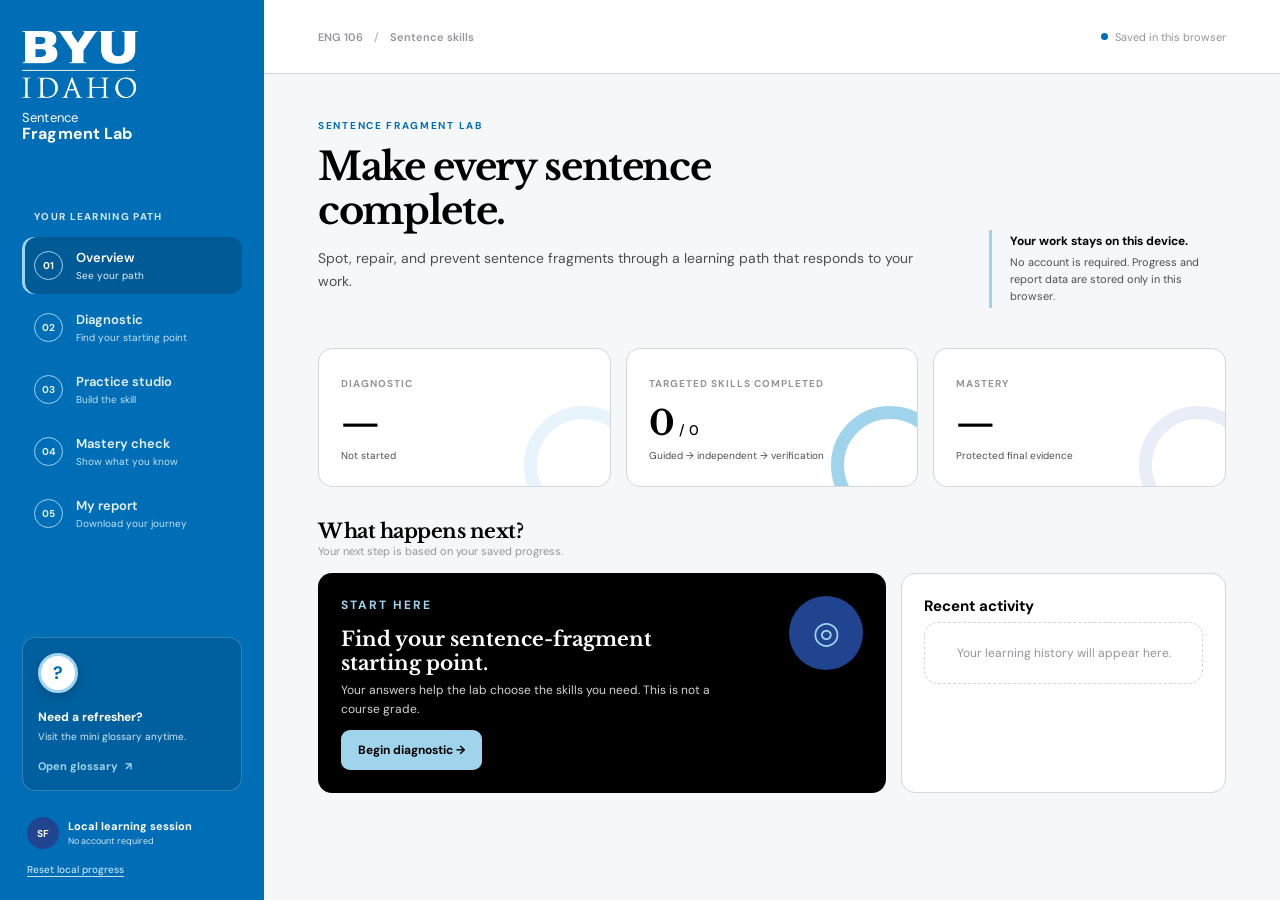
==== index.html @ aff397b7 "Show feedback after each diagnostic response" ====
<!doctype html>
<html lang="en">
  <head>
    <meta charset="UTF-8" />
    <meta name="viewport" content="width=device-width, initial-scale=1.0" />
    <meta name="theme-color" content="#006EB6" />
    <link rel="manifest" href="manifest.webmanifest" />
    <link rel="icon" href="assets/app-icon.svg" type="image/svg+xml" />
    <title>Sentence Fragment Lab</title>
    <link rel="preconnect" href="https://fonts.googleapis.com" />
    <link rel="preconnect" href="https://fonts.gstatic.com" crossorigin />
    <link href="https://fonts.googleapis.com/css2?family=DM+Sans:wght@400;500;600;700&family=Libre+Baskerville:wght@400;700&display=swap" rel="stylesheet" />
    <link rel="stylesheet" href="styles.css?v=20260910-3" />
  </head>
  <body>
    <div class="app-shell">
      <aside class="sidebar">
        <a class="brand" href="#top" aria-label="Sentence Fragment Lab home">
          <img class="brand-logo" src="assets/BYUI_logo_white.png" alt="BYU-Idaho" />
          <span>Sentence<br /><strong>Fragment Lab</strong></span>
        </a>
        <div class="sidebar-label">Your learning path</div>
        <nav class="phase-nav" aria-label="Learning path">
          <button class="phase-link active" data-view="overview"><span class="phase-number">01</span><span><b>Overview</b><small>See your path</small></span></button>
          <button class="phase-link" data-view="diagnostic"><span class="phase-number">02</span><span><b>Diagnostic</b><small>Find your starting point</small></span></button>
          <button class="phase-link" data-view="practice"><span class="phase-number">03</span><span><b>Practice studio</b><small>Build the skill</small></span></button>
          <button class="phase-link" data-view="mastery"><span class="phase-number">04</span><span><b>Mastery check</b><small>Show what you know</small></span></button>
          <button class="phase-link" data-view="report"><span class="phase-number">05</span><span><b>My report</b><small>Download your journey</small></span></button>
        </nav>
        <div class="sidebar-bottom">
          <div class="support-card">
            <div class="support-icon">?</div>
            <div><strong>Need a refresher?</strong><p>Visit the mini glossary anytime.</p></div>
            <button class="text-button" data-action="glossary">Open glossary <span>↗</span></button>
          </div>
          <div class="student-chip"><span class="avatar">SF</span><span><b>Local learning session</b><small>No account required</small></span></div>
          <button class="reset-button" data-action="reset-state" type="button">Reset local progress</button>
        </div>
      </aside>
      <main class="main-content" id="top">
        <header class="topbar">
          <div class="breadcrumb">ENG 106 <span>/</span> Sentence skills</div>
          <div class="top-actions"><span class="save-status"><i></i> Saved in this browser</span></div>
        </header>
        <div id="app" class="content-wrap"></div>
      </main>
    </div>
    <div id="toast" class="toast" role="status"></div>
    <div id="modal-root"></div>
    <script src="question-bank.js?v=20260910-2"></script>
    <script src="evaluation-rules.js?v=20260908-6"></script>
    <script src="open-text-evaluator.js?v=20260908-6"></script>
    <script src="app.js?v=20260910-3"></script>
    <script>
      if ('serviceWorker' in navigator && (location.protocol === 'https:' || location.hostname === 'localhost')) {
        window.addEventListener('load', () => navigator.serviceWorker.register('./sw.js'));
      }
    </script>
  </body>
</html>
---- styles.css ----
:root {
  --ink:#000000; --ink-soft:#4d4e50; --gray:#949598; --muted:var(--gray); --line:#d5d6d8; --paper:#f6f7f8; --white:#ffffff;
  --navy:#006EB6; --blue:#006EB6; --teal:#006EB6; --teal-soft:#e8f4fb; --orange:#A0D4ED; --orange-soft:#eef8fc;
  --lavender:#214491; --lavender-soft:#e9edf8; --red:#214491; --shadow:0 16px 50px rgba(0,0,0,.09);
  font-family:'DM Sans',system-ui,sans-serif; color:var(--ink); background:var(--paper);
}
*{box-sizing:border-box} body{margin:0;background:var(--paper)} button{font:inherit}
button:focus-visible,a:focus-visible{outline:3px solid rgba(0,110,182,.4);outline-offset:3px}
.app-shell{display:flex;min-height:100vh}.sidebar{width:264px;flex-shrink:0;background:var(--navy);color:#fff;display:flex;flex-direction:column;padding:31px 22px 22px}
.brand{display:block;color:var(--white);text-decoration:none;font-size:13px;line-height:1.1;letter-spacing:.01em}.brand-logo{display:block;width:116px;height:auto;margin-bottom:13px}.brand strong{font-size:16px}
.brand-mark{width:38px;height:38px;border-radius:12px 12px 12px 4px;background:var(--orange);display:grid;place-items:center;font:700 16px 'Libre Baskerville',serif;color:var(--ink);letter-spacing:-1px}.brand-mark span{color:var(--white)}
.sidebar-label{color:#d4e8f3;text-transform:uppercase;letter-spacing:.13em;font-size:10px;font-weight:700;margin:67px 12px 14px}.phase-nav{display:grid;gap:5px}
.phase-link{display:flex;align-items:center;gap:13px;text-align:left;border:0;background:transparent;color:#e5f2f9;padding:12px;border-radius:12px;cursor:pointer;transition:.2s ease}.phase-link:hover{background:rgba(0,0,0,.12);color:var(--white)}.phase-link.active{background:rgba(0,0,0,.18);color:var(--white);box-shadow:inset 3px 0 var(--orange)}
.phase-link.done .phase-number{background:var(--teal);color:white;border-color:var(--teal);font-size:0}.phase-link.done .phase-number::after{content:'✓';font-size:11px}
.phase-number{width:29px;height:29px;border:1px solid #a0d4ed;border-radius:50%;display:grid;place-items:center;font-size:10px;font-weight:700;flex-shrink:0}.phase-link b{display:block;font-size:13px;font-weight:600}.phase-link small{display:block;font-size:10px;margin-top:3px;color:#c2e2f2}.phase-link.active small{color:#e5f2f9}
.sidebar-bottom{margin-top:auto}.support-card{padding:15px;border:1px solid rgba(255,255,255,.2);border-radius:13px;background:rgba(0,0,0,.12)}.support-icon{width:40px;height:40px;border:3px solid var(--orange);border-radius:50%;display:grid;place-items:center;background:var(--white);color:var(--navy);box-shadow:0 4px 12px rgba(0,0,0,.18);font-weight:800;font-size:18px;line-height:1;margin-bottom:12px}.support-card strong{font-size:12px}.support-card p{color:#d4e8f3;font-size:10px;line-height:1.45;margin:4px 0 10px}.text-button{border:0;background:transparent;color:var(--orange);padding:0;font-size:11px;font-weight:700;cursor:pointer}.text-button span{margin-left:4px}
.student-chip{display:flex;align-items:center;gap:9px;margin-top:26px;padding:0 5px}.avatar{width:32px;height:32px;display:inline-grid;place-items:center;border-radius:50%;color:#fff;background:var(--lavender);font-size:10px;font-weight:700}.avatar.small{border:0;width:32px;height:32px;cursor:pointer}.student-chip b{font-size:11px;display:block}.student-chip small{font-size:9px;color:#d0e6f2;display:block;margin-top:2px}.more{color:#c2e2f2;font-size:13px;margin-left:auto}
.reset-button{align-self:flex-start;margin:14px 5px 0;padding:0;border:0;background:transparent;color:#c2e2f2;font:500 10px/1.4 'DM Sans',sans-serif;text-decoration:underline;text-underline-offset:3px;cursor:pointer}.reset-button:hover{color:var(--white)}
.main-content{flex:1;min-width:0}.topbar{height:74px;background:var(--white);border-bottom:1px solid var(--line);display:flex;align-items:center;justify-content:space-between;padding:0 54px}.breadcrumb{font-size:11px;color:var(--muted);font-weight:600}.breadcrumb span{margin:0 8px;color:#b6b8bb}.top-actions{display:flex;gap:18px;align-items:center}.save-status{font-size:11px;color:var(--muted);display:flex;gap:7px;align-items:center}.save-status i{width:7px;height:7px;background:var(--teal);border-radius:50%;display:inline-block}.icon-button{border:0;background:transparent;color:var(--ink-soft);font-size:20px;cursor:pointer}
.content-wrap{max-width:1230px;margin:0 auto;padding:45px 54px 70px}.eyebrow{text-transform:uppercase;letter-spacing:.17em;color:var(--teal);font-size:10px;font-weight:700;margin:0 0 13px}h1,h2,h3,p{margin-top:0}h1{font:700 clamp(29px,3vw,42px)/1.15 'Libre Baskerville',Georgia,serif;letter-spacing:-.035em;margin-bottom:14px}h2{font:700 24px/1.25 'Libre Baskerville',Georgia,serif;letter-spacing:-.025em;margin-bottom:10px}h3{font-size:15px;margin-bottom:6px}.subhead{color:var(--ink-soft);font-size:14px;line-height:1.65;max-width:610px}
.hero{display:flex;justify-content:space-between;gap:40px;align-items:flex-end;margin-bottom:40px}.hero-copy{max-width:650px}.hero-note{width:237px;border-left:3px solid var(--orange);padding:2px 0 2px 18px;color:var(--ink-soft);font-size:11px;line-height:1.55}.hero-note strong{display:block;color:var(--ink);font-size:12px;margin-bottom:4px}
.journey-bar{background:#fff;border:1px solid var(--line);border-radius:15px;padding:18px 22px 21px;box-shadow:var(--shadow);margin-bottom:28px}.journey-top{display:flex;justify-content:space-between;align-items:center;font-size:11px;font-weight:700;margin-bottom:14px}.journey-top span{color:var(--muted);font-weight:500}.journey-track{display:grid;grid-template-columns:repeat(4,1fr);gap:7px;position:relative}.journey-track::before{content:'';height:3px;background:var(--line);position:absolute;top:14px;left:14px;right:14px;z-index:0}.journey-step{display:flex;gap:9px;align-items:center;position:relative;z-index:1;background:#fff;padding-right:7px}.journey-dot{width:29px;height:29px;border:3px solid var(--line);border-radius:50%;display:grid;place-items:center;background:#fff;color:var(--muted);font-size:10px;font-weight:700;flex-shrink:0}.journey-step.complete .journey-dot{border-color:var(--teal);background:var(--teal);color:#fff}.journey-step.current .journey-dot{border-color:var(--orange);color:var(--orange)}.journey-step b{display:block;font-size:11px}.journey-step small{display:block;color:var(--muted);font-size:9px;margin-top:2px}
.section-head{display:flex;justify-content:space-between;align-items:end;margin:32px 0 15px}.section-head h2{margin:0;font-size:20px}.section-head p{color:var(--muted);font-size:11px;margin:0}.grid-3{display:grid;grid-template-columns:repeat(3,1fr);gap:15px}.card{background:#fff;border:1px solid var(--line);border-radius:14px;padding:22px}.metric-card{min-height:139px;position:relative;overflow:hidden}.metric-card::after{content:'';position:absolute;width:92px;height:92px;border:13px solid var(--teal-soft);border-radius:50%;right:-32px;bottom:-38px}.metric-card.orange::after{border-color:var(--orange-soft)}.metric-card.lavender::after{border-color:var(--lavender-soft)}.metric-label{color:var(--muted);font-size:10px;text-transform:uppercase;letter-spacing:.1em;font-weight:700}.metric-value{font:700 34px 'Libre Baskerville',Georgia,serif;margin-top:10px}.metric-detail{font-size:10px;color:var(--ink-soft);margin-top:5px}
.overview-grid{display:grid;grid-template-columns:1.4fr .8fr;gap:15px}.focus-card{background:var(--ink);color:var(--white);border-radius:14px;padding:23px;min-height:190px;display:flex;justify-content:space-between;gap:20px}.focus-card .eyebrow{color:var(--orange)}.focus-card h3{font:700 20px 'Libre Baskerville',serif;max-width:340px}.focus-card p{color:#d2d3d4;line-height:1.55;font-size:12px;max-width:400px}.focus-icon{width:74px;height:74px;border-radius:50%;background:var(--lavender);display:grid;place-items:center;font-size:31px;color:var(--orange);flex-shrink:0}.activity-card{min-height:190px}.activity-row{display:flex;gap:11px;padding:11px 0;border-bottom:1px solid #e5e6e7;align-items:flex-start}.activity-row:last-child{border:0}.activity-icon{width:25px;height:25px;border-radius:8px;display:grid;place-items:center;font-size:12px;background:var(--teal-soft);color:var(--teal);flex-shrink:0}.activity-icon.orange{background:var(--orange-soft);color:var(--lavender)}.activity-row b{display:block;font-size:11px}.activity-row small{color:var(--muted);font-size:10px;display:block;margin-top:3px}
.button{border:0;background:var(--teal);color:var(--white);border-radius:9px;padding:12px 17px;font-size:12px;font-weight:700;cursor:pointer;transition:.2s}.button:hover{background:var(--lavender);transform:translateY(-1px)}.button.secondary{background:var(--white);color:var(--ink);border:1px solid var(--line)}.button.secondary:hover{background:#f1f2f3}.button.orange{background:var(--orange);color:var(--ink)}.button.orange:hover{background:#4F9ACF}.button:disabled{opacity:.45;pointer-events:none}.button-row{display:flex;align-items:center;gap:11px;margin-top:23px}
.view-header{display:flex;justify-content:space-between;align-items:flex-start;gap:25px;margin-bottom:30px}.view-header .subhead{max-width:660px}.pill{display:inline-flex;align-items:center;border-radius:100px;padding:6px 10px;font-size:10px;font-weight:700;color:var(--teal);background:var(--teal-soft)}.pill.orange{color:var(--lavender);background:var(--orange-soft)}.pill.gray{color:var(--ink-soft);background:#eef2f5}
.assessment-layout{display:grid;grid-template-columns:235px 1fr;gap:16px;align-items:start}.question-list{background:var(--white);border:1px solid var(--line);border-radius:14px;padding:16px;position:sticky;top:20px}.question-list h3{font-size:11px;text-transform:uppercase;letter-spacing:.1em;color:var(--muted);margin:2px 0 14px}.q-nav{width:100%;border:0;background:transparent;text-align:left;padding:10px 8px;border-radius:9px;cursor:pointer;color:var(--ink-soft);display:flex;gap:9px;align-items:center;font-size:11px}.q-nav:hover,.q-nav.active{background:var(--teal-soft);color:var(--ink)}.q-nav b{width:21px;height:21px;border:1px solid var(--line);border-radius:50%;display:grid;place-items:center;font-size:9px}.q-nav.answered b{background:var(--teal);color:var(--white);border-color:var(--teal)}.q-nav small{color:var(--muted);display:block;font-size:9px;margin-top:2px}.question-card{background:var(--white);border:1px solid var(--line);border-radius:14px;padding:29px 33px}.question-meta{display:flex;justify-content:space-between;align-items:center;margin-bottom:22px}.question-meta small{color:var(--muted);font-size:10px}.question-card h2{font-size:21px;max-width:640px;margin-bottom:21px}.prompt{color:var(--ink-soft);font-size:13px;line-height:1.6;margin-bottom:18px}.choice-list{display:grid;gap:9px}.choice{display:flex;align-items:flex-start;gap:11px;border:1px solid var(--line);padding:13px 14px;border-radius:9px;cursor:pointer;font-size:12px;line-height:1.5;transition:.15s}.choice:hover{border-color:#4f9acf;background:#f8fcfe}.choice.selected{border-color:var(--teal);background:var(--teal-soft)}.choice input{accent-color:var(--teal);margin-top:2px}.question-footer{display:flex;justify-content:space-between;align-items:center;border-top:1px solid #e5e6e7;padding-top:21px;margin-top:27px}.question-footer small{color:var(--muted);font-size:10px}
.practice-grid{display:grid;grid-template-columns:1.05fr 1fr;gap:16px}.lesson-card{background:var(--white);border:1px solid var(--line);border-radius:14px;padding:27px}.lesson-card h2{font-size:20px}.lesson-card p,.lesson-card li{color:var(--ink-soft);font-size:12px;line-height:1.65}.lesson-card ul{padding-left:18px;margin-bottom:0}.example{background:#f1f2f3;border-radius:10px;padding:15px;margin:16px 0;font:15px/1.5 'Libre Baskerville',serif}.example .wrong{color:var(--lavender);text-decoration:underline wavy rgba(33,68,145,.6)}.example .right{color:var(--teal)}.practice-question{background:var(--ink);color:var(--white);border-radius:14px;padding:27px}.practice-question .eyebrow{color:var(--orange)}.practice-question h2{color:var(--white);font-size:20px}.practice-question .prompt{color:#d2d3d4}.practice-question .choice{border-color:#4d4e50;color:#f1f2f3}.practice-question .choice:hover{background:#1a1a1a}.practice-question .choice.selected{background:#214491;border-color:#a0d4ed}.feedback{border-radius:9px;padding:13px;background:rgba(255,255,255,.1);color:#e5f2f9;font-size:11px;line-height:1.5;margin-top:15px}.feedback strong{display:block;color:var(--white);margin-bottom:3px}
.domain-list{display:grid;gap:9px}.domain-row{background:var(--white);border:1px solid var(--line);border-radius:11px;padding:14px 17px;display:grid;grid-template-columns:1fr 100px 68px;gap:12px;align-items:center}.domain-name{font-size:12px;font-weight:700}.domain-name small{display:block;color:var(--muted);font-weight:400;margin-top:3px;font-size:10px}.bar{height:6px;border-radius:10px;background:#e5e6e7;overflow:hidden}.bar span{height:100%;display:block;background:var(--teal);border-radius:inherit}.bar span.weak{background:var(--orange)}.domain-score{font-size:11px;font-weight:700;text-align:right}
.report-card{background:var(--ink);border-radius:16px;padding:29px 32px;color:var(--white);display:flex;justify-content:space-between;gap:30px;align-items:center;margin-bottom:17px}.report-card h2{color:var(--white);margin-bottom:7px}.report-card p{color:#d2d3d4;font-size:12px;line-height:1.6;max-width:565px;margin-bottom:0}.report-art{min-width:145px;text-align:center;color:var(--orange);font-size:48px}.timeline{display:grid;gap:0}.timeline-item{display:grid;grid-template-columns:98px 21px 1fr;min-height:83px;gap:12px}.timeline-date{color:var(--muted);font-size:10px;padding-top:4px;text-align:right}.timeline-line{position:relative;border-left:2px solid #d5d6d8}.timeline-line::before{content:'';position:absolute;width:8px;height:8px;border:3px solid var(--white);border-radius:50%;background:var(--teal);box-shadow:0 0 0 1px var(--teal);left:-6px;top:2px}.timeline-content{padding-bottom:21px}.timeline-content b{font-size:12px}.timeline-content p{color:var(--ink-soft);font-size:11px;line-height:1.5;margin:5px 0 0}.report-stats{display:grid;grid-template-columns:repeat(3,1fr);gap:12px;margin:22px 0 28px}.report-stat{background:var(--white);border:1px solid var(--line);border-radius:11px;padding:17px}.report-stat b{font:700 24px 'Libre Baskerville',serif;display:block;margin-bottom:4px}.report-stat small{font-size:10px;color:var(--muted)}.empty-state{padding:40px 20px;background:var(--white);border:1px dashed var(--line);border-radius:14px;text-align:center;color:var(--muted);font-size:12px}
.context-copy{background:#f1f2f3;border-left:3px solid var(--teal);border-radius:9px;padding:16px;color:var(--ink-soft);font-size:12px;line-height:1.7;white-space:pre-wrap;max-height:245px;overflow:auto}.response-hint{color:var(--muted);font-size:11px;line-height:1.5;margin:14px 0 8px}.constructed-response{display:block;width:100%;min-height:110px;border:1px solid var(--line);border-radius:9px;padding:13px 14px;color:var(--ink);background:var(--white);font:12px/1.55 'DM Sans',sans-serif;resize:vertical}.constructed-response:focus{outline:2px solid rgba(0,110,182,.3);border-color:var(--teal)}
.toast{position:fixed;right:24px;bottom:24px;padding:12px 16px;color:#fff;background:var(--ink);border-radius:8px;box-shadow:var(--shadow);font-size:12px;transform:translateY(20px);opacity:0;pointer-events:none;transition:.25s;z-index:5}.toast.show{transform:translateY(0);opacity:1}.modal-backdrop{position:fixed;inset:0;background:rgba(16,42,67,.55);display:grid;place-items:center;z-index:4;padding:20px}.modal{max-width:510px;width:100%;background:#fff;border-radius:15px;padding:27px;box-shadow:0 25px 80px rgba(0,0,0,.2)}.modal h2{font-size:21px}.glossary-list{display:grid;gap:11px;max-height:55vh;overflow-y:auto}.glossary-list div{background:#f5f8fa;padding:12px 14px;border-radius:9px}.glossary-list b{font-size:12px;display:block;margin-bottom:3px}.glossary-list p{font-size:11px;color:var(--ink-soft);line-height:1.5;margin:0}
@media(max-width:920px){.sidebar{width:215px}.topbar{padding:0 28px}.content-wrap{padding-left:28px;padding-right:28px}.overview-grid,.practice-grid{grid-template-columns:1fr}}
@media(max-width:680px){.app-shell{display:block}.sidebar{width:100%;padding:18px}.sidebar-label,.sidebar-bottom{display:none}.phase-nav{display:flex;overflow-x:auto;margin-top:19px}.phase-link{min-width:max-content;padding:8px}.phase-link small{display:none}.phase-link.active{box-shadow:inset 0 -3px var(--orange)}.topbar{height:57px;padding:0 18px}.save-status{display:none}.content-wrap{padding:30px 18px 55px}.hero,.view-header{display:block}.hero-note{margin-top:24px}.grid-3,.report-stats{grid-template-columns:1fr}.assessment-layout{grid-template-columns:1fr}.question-list{position:static;display:flex;gap:4px;overflow-x:auto;padding:10px}.question-list h3{display:none}.q-nav{min-width:92px}.q-nav span:last-child{font-size:10px}.question-card{padding:22px 18px}.domain-row{grid-template-columns:1fr 85px 52px}.report-card{display:block}.report-art{display:none}.bank-pool-row{grid-template-columns:repeat(2,1fr);gap:14px}.bank-pool-row div:nth-child(2){border:0}.bank-skill-grid{grid-template-columns:1fr 1fr}.bank-panel-head{display:block}.bank-panel-head .pill{margin-top:13px}}

.report-section{background:var(--white);border:1px solid var(--line);border-radius:14px;padding:22px;margin-bottom:16px}.report-section h3{margin:0 0 6px;font:700 17px 'Libre Baskerville',serif}.report-section>p{color:var(--ink-soft);font-size:11px;line-height:1.6;margin:0 0 16px}.report-table{width:100%;border-collapse:collapse;font-size:11px}.report-table th{font-size:10px;text-transform:uppercase;letter-spacing:.06em;color:var(--muted);text-align:left;padding:9px;border-bottom:2px solid var(--line)}.report-table td{padding:10px 9px;border-bottom:1px solid var(--line);vertical-align:top}.report-table tr:last-child td{border-bottom:0}.report-detail{margin-top:14px;border-top:1px solid var(--line);padding-top:12px}.report-detail summary{cursor:pointer;color:var(--blue);font-size:11px;font-weight:700}.report-detail .report-table{margin-top:10px}.report-status{font-weight:700;color:var(--blue)}.report-status.needs-review{color:var(--muted)}.report-empty{color:var(--muted);font-size:11px;margin:0}

/* Structured interactions and local-evaluation states. */
.metric-card small{font:500 14px 'DM Sans',sans-serif}.metric-card.accent::after{border-color:var(--orange)}.metric-card.dark::after{border-color:var(--lavender-soft)}
.button.accent{background:var(--orange);color:var(--ink)}.button.accent:hover{background:#4F9ACF;color:var(--white)}.pill.accent{background:var(--orange-soft);color:var(--lavender)}
.empty-state.compact{padding:22px 10px}.activity-icon.accent{background:var(--orange-soft);color:var(--lavender)}
.question-text{white-space:pre-line}.response-group{border:0;padding:0;margin:22px 0}.response-group legend,.response-label{display:block;font-size:12px;font-weight:700;color:var(--ink);margin-bottom:10px}.response-group+.response-group{padding-top:20px;border-top:1px solid var(--line)}
.reason-gate{margin:20px 0;padding:14px 15px;border:1px dashed var(--gray);border-radius:9px;background:#f5f6f7;color:var(--ink-soft);font-size:11px;line-height:1.5}.choice.locked,.choice.locked:hover{cursor:default;border-color:var(--line);background:var(--white);opacity:.78}.choice.locked.selected,.choice.locked.selected:hover{border-color:var(--teal);background:var(--teal-soft);opacity:1}.saved-answer-note{margin:20px 0 0;padding:12px 14px;border-left:4px solid var(--teal);border-radius:7px;background:var(--teal-soft);color:var(--ink-soft);font-size:11px;line-height:1.5}.saved-answer-note strong{color:var(--ink)}
.question-prompt{color:var(--ink-soft);font:700 14px/1.5 'DM Sans',sans-serif;margin:3px 0 14px;max-width:680px}.question-stimulus{color:var(--ink);font:700 25px/1.55 'Libre Baskerville',serif;white-space:pre-line;margin:0 0 22px;max-width:680px}.practice-question .question-prompt{color:#d8d9da}.practice-question .question-stimulus{color:var(--white)}
.sentence-option{width:100%;display:flex;align-items:flex-start;gap:10px;border:1px solid var(--line);border-radius:9px;background:var(--white);color:var(--ink);padding:11px 12px;text-align:left;line-height:1.5;cursor:pointer;margin:7px 0}.sentence-option:hover{border-color:#4F9ACF;background:#f8fcfe}.sentence-option.selected{border-color:var(--teal);background:var(--teal-soft)}.sentence-option>span{width:22px;height:22px;display:grid;place-items:center;flex-shrink:0;border:1px solid var(--line);border-radius:50%;font-size:9px;font-weight:700}.sentence-option.selected>span{background:var(--teal);border-color:var(--teal);color:var(--white)}
.fragment-picker{max-height:310px;overflow:auto;padding-right:4px}.paragraph-response{min-height:190px}.no-margin{margin-top:0}.plain-language-tip{padding:14px 15px;background:var(--teal-soft);border-left:3px solid var(--teal);border-radius:8px;color:var(--ink-soft);font-size:12px;line-height:1.55;margin:18px 0}.plain-language-tip strong{display:block;color:var(--ink);margin-bottom:4px}
.stage-progress{display:grid;grid-template-columns:repeat(3,1fr);gap:8px;margin:16px 0}.stage-progress span{background:var(--white);border:1px solid var(--line);border-radius:9px;padding:10px 12px;color:var(--muted);font-size:10px;font-weight:700;text-align:center}.stage-progress span.current{border-color:var(--teal);background:var(--teal-soft);color:var(--teal)}.stage-progress span.complete{background:var(--teal);border-color:var(--teal);color:var(--white)}
.domain-row{cursor:pointer;text-align:left}.domain-row.selected{border-color:var(--teal);box-shadow:0 0 0 2px rgba(0,110,182,.08)}.learning-complete{margin-top:18px}
.practice-question .response-group legend,.practice-question .response-label{color:var(--white)}.practice-question .context-copy{background:#171717;color:#f1f2f3;border-color:var(--orange)}.practice-question .constructed-response{background:var(--white);color:var(--ink)}.practice-question .sentence-option{background:#111;color:#f1f2f3;border-color:#4d4e50}.practice-question .sentence-option:hover{background:#1a1a1a;border-color:var(--orange)}.practice-question .sentence-option.selected{background:var(--lavender);border-color:var(--orange)}
.feedback.correct{background:rgba(160,212,237,.2);border-left:3px solid var(--orange)}.feedback.incorrect{background:rgba(255,255,255,.09);border-left:3px solid var(--gray)}.feedback.needsReview{background:rgba(79,154,207,.18);border-left:3px solid #4F9ACF}
.diagnostic-feedback{margin:22px 0 0;padding:18px 19px;border:1px solid var(--line);border-left:5px solid var(--blue);border-radius:10px;background:#f5f8fa;color:var(--ink-soft);font-size:12px;line-height:1.55}.diagnostic-feedback.correct{background:#edf7fc;border-left-color:var(--blue)}.diagnostic-feedback.incorrect{background:#f5f6f7;border-left-color:var(--gray)}.diagnostic-feedback.needsReview{background:#eef4fb;border-left-color:var(--lavender)}.diagnostic-feedback h3{font:700 16px/1.35 'Libre Baskerville',serif;color:var(--ink);margin:0 0 8px}.diagnostic-feedback p{margin:8px 0}.diagnostic-feedback p>strong{display:block;color:var(--ink);margin-bottom:2px}.diagnostic-feedback ul{margin:6px 0 10px;padding-left:20px}.diagnostic-feedback li{margin:3px 0}.diagnostic-feedback small{display:block;border-top:1px solid var(--line);padding-top:10px;margin-top:12px;color:var(--muted)}.diagnostic-feedback details{margin:10px 0;padding:10px 12px;border:1px solid var(--line);border-radius:8px;background:var(--white)}.diagnostic-feedback summary{cursor:pointer;color:var(--blue);font-weight:700}.diagnostic-feedback details p{margin:8px 0 0}.feedback-details>strong{display:block;color:var(--ink);margin-top:10px}.diagnostic-learning-focus{margin:12px 0;padding:12px 14px;border-radius:8px;background:var(--white);border-left:3px solid var(--blue)}.diagnostic-learning-focus strong{display:block;color:var(--ink);margin-bottom:3px}.diagnostic-learning-focus p{margin:0 0 5px}.diagnostic-learning-focus span{display:block;color:var(--blue);font-weight:600}
.report-status small{display:block;color:var(--muted);font-weight:400;line-height:1.45;margin-top:4px}.report-status.incorrect{color:var(--ink)}.report-status.needsReview{color:var(--muted)}.privacy-note{color:var(--muted);font-size:10px;text-align:right}.modal-head{display:flex;justify-content:space-between;align-items:flex-start}
@media(max-width:680px){.stage-progress{grid-template-columns:1fr}.question-footer{align-items:flex-start;gap:14px;flex-direction:column}.question-footer .button-row{width:100%;justify-content:space-between}.report-section{overflow-x:auto}}
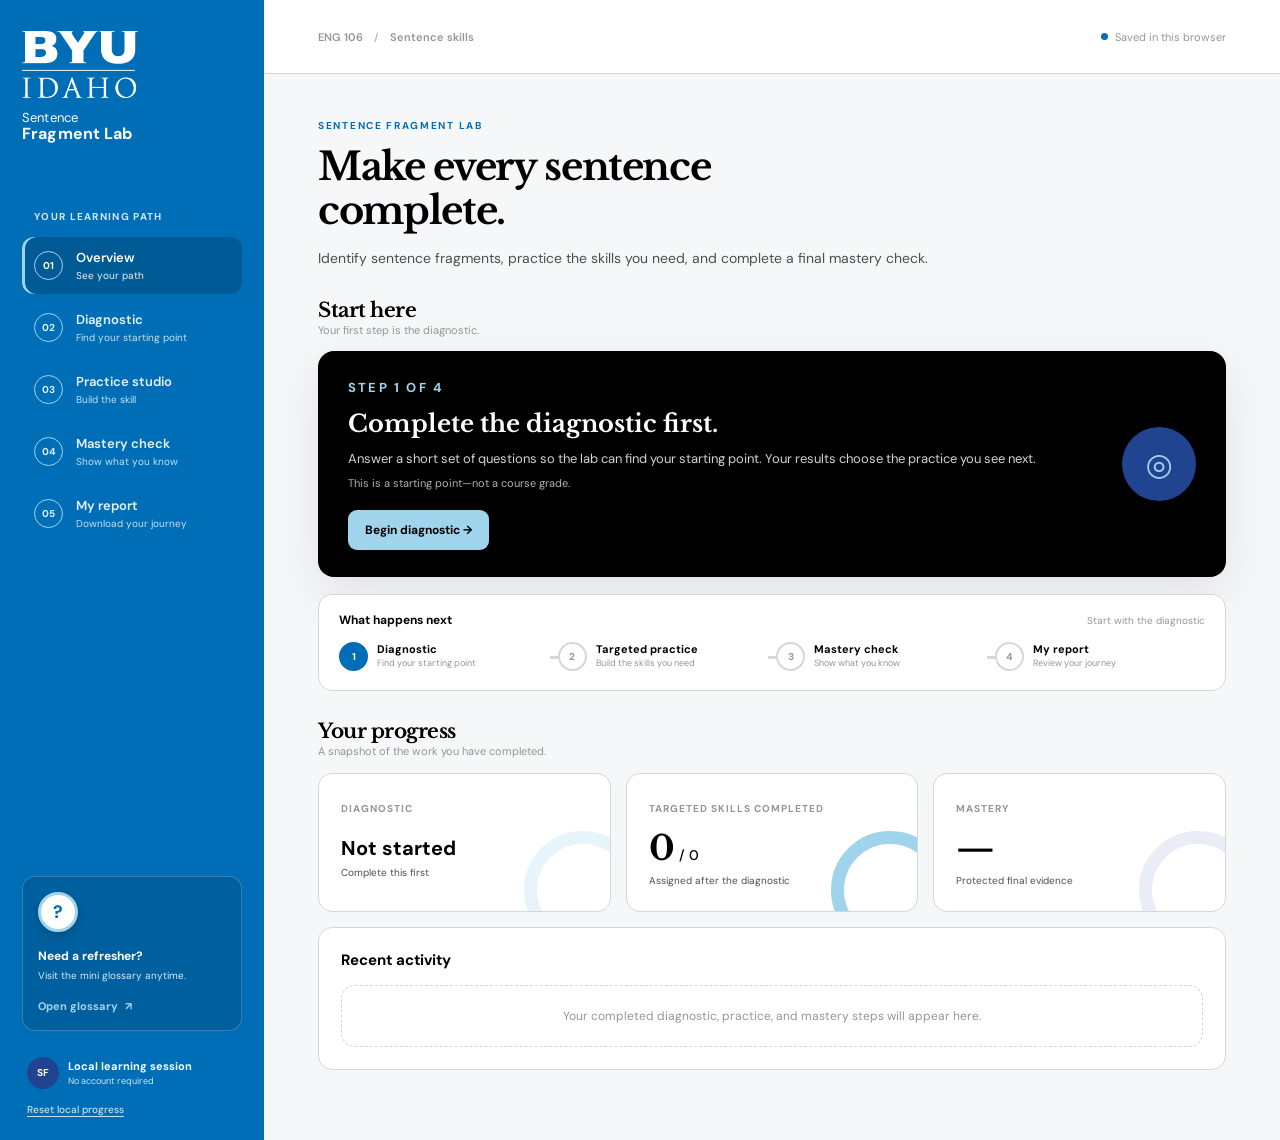
==== commit 2b98d1e5: "Reorder overview around the student next step" ====
--- a/index.html
+++ b/index.html
@@ -10,7 +10,7 @@
     <link rel="preconnect" href="https://fonts.googleapis.com" />
     <link rel="preconnect" href="https://fonts.gstatic.com" crossorigin />
     <link href="https://fonts.googleapis.com/css2?family=DM+Sans:wght@400;500;600;700&family=Libre+Baskerville:wght@400;700&display=swap" rel="stylesheet" />
-    <link rel="stylesheet" href="styles.css?v=20260910-3" />
+    <link rel="stylesheet" href="styles.css?v=20260924-1" />
   </head>
   <body>
     <div class="app-shell">
@@ -48,9 +48,9 @@
     <div id="toast" class="toast" role="status"></div>
     <div id="modal-root"></div>
     <script src="question-bank.js?v=20260910-2"></script>
-    <script src="evaluation-rules.js?v=20260908-6"></script>
-    <script src="open-text-evaluator.js?v=20260908-6"></script>
-    <script src="app.js?v=20260910-3"></script>
+    <script src="evaluation-rules.js?v=20260924-3"></script>
+    <script src="open-text-evaluator.js?v=20260924-3"></script>
+    <script src="app.js?v=20260924-2"></script>
     <script>
       if ('serviceWorker' in navigator && (location.protocol === 'https:' || location.hostname === 'localhost')) {
         window.addEventListener('load', () => navigator.serviceWorker.register('./sw.js'));
--- a/styles.css
+++ b/styles.css
@@ -22,6 +22,7 @@
 .journey-bar{background:#fff;border:1px solid var(--line);border-radius:15px;padding:18px 22px 21px;box-shadow:var(--shadow);margin-bottom:28px}.journey-top{display:flex;justify-content:space-between;align-items:center;font-size:11px;font-weight:700;margin-bottom:14px}.journey-top span{color:var(--muted);font-weight:500}.journey-track{display:grid;grid-template-columns:repeat(4,1fr);gap:7px;position:relative}.journey-track::before{content:'';height:3px;background:var(--line);position:absolute;top:14px;left:14px;right:14px;z-index:0}.journey-step{display:flex;gap:9px;align-items:center;position:relative;z-index:1;background:#fff;padding-right:7px}.journey-dot{width:29px;height:29px;border:3px solid var(--line);border-radius:50%;display:grid;place-items:center;background:#fff;color:var(--muted);font-size:10px;font-weight:700;flex-shrink:0}.journey-step.complete .journey-dot{border-color:var(--teal);background:var(--teal);color:#fff}.journey-step.current .journey-dot{border-color:var(--orange);color:var(--orange)}.journey-step b{display:block;font-size:11px}.journey-step small{display:block;color:var(--muted);font-size:9px;margin-top:2px}
 .section-head{display:flex;justify-content:space-between;align-items:end;margin:32px 0 15px}.section-head h2{margin:0;font-size:20px}.section-head p{color:var(--muted);font-size:11px;margin:0}.grid-3{display:grid;grid-template-columns:repeat(3,1fr);gap:15px}.card{background:#fff;border:1px solid var(--line);border-radius:14px;padding:22px}.metric-card{min-height:139px;position:relative;overflow:hidden}.metric-card::after{content:'';position:absolute;width:92px;height:92px;border:13px solid var(--teal-soft);border-radius:50%;right:-32px;bottom:-38px}.metric-card.orange::after{border-color:var(--orange-soft)}.metric-card.lavender::after{border-color:var(--lavender-soft)}.metric-label{color:var(--muted);font-size:10px;text-transform:uppercase;letter-spacing:.1em;font-weight:700}.metric-value{font:700 34px 'Libre Baskerville',Georgia,serif;margin-top:10px}.metric-detail{font-size:10px;color:var(--ink-soft);margin-top:5px}
 .overview-grid{display:grid;grid-template-columns:1.4fr .8fr;gap:15px}.focus-card{background:var(--ink);color:var(--white);border-radius:14px;padding:23px;min-height:190px;display:flex;justify-content:space-between;gap:20px}.focus-card .eyebrow{color:var(--orange)}.focus-card h3{font:700 20px 'Libre Baskerville',serif;max-width:340px}.focus-card p{color:#d2d3d4;line-height:1.55;font-size:12px;max-width:400px}.focus-icon{width:74px;height:74px;border-radius:50%;background:var(--lavender);display:grid;place-items:center;font-size:31px;color:var(--orange);flex-shrink:0}.activity-card{min-height:190px}.activity-row{display:flex;gap:11px;padding:11px 0;border-bottom:1px solid #e5e6e7;align-items:flex-start}.activity-row:last-child{border:0}.activity-icon{width:25px;height:25px;border-radius:8px;display:grid;place-items:center;font-size:12px;background:var(--teal-soft);color:var(--teal);flex-shrink:0}.activity-icon.orange{background:var(--orange-soft);color:var(--lavender)}.activity-row b{display:block;font-size:11px}.activity-row small{color:var(--muted);font-size:10px;display:block;margin-top:3px}
+.overview-hero{display:block;max-width:760px;margin-bottom:28px}.overview-hero .hero-copy{max-width:760px}.overview-section-head{margin:0 0 14px}.overview-start-card{background:var(--ink);color:var(--white);border-radius:16px;padding:27px 30px;display:flex;justify-content:space-between;align-items:center;gap:28px;box-shadow:var(--shadow);margin-bottom:17px}.overview-start-copy{max-width:690px}.overview-start-card .eyebrow{color:var(--orange);margin-bottom:10px}.overview-start-card h3{font:700 24px/1.25 'Libre Baskerville',serif;margin:0 0 10px}.overview-start-card p{color:#d2d3d4;font-size:13px;line-height:1.55;margin:0 0 6px}.overview-start-card .overview-reassurance{color:#aeb1b4;font-size:11px;margin:0 0 18px}.overview-path{background:var(--white);border:1px solid var(--line);border-radius:14px;padding:17px 20px 19px;margin-bottom:28px}.overview-path-head{display:flex;justify-content:space-between;gap:16px;align-items:baseline;margin-bottom:14px}.overview-path-head strong{font-size:12px}.overview-path-head span{font-size:10px;color:var(--muted)}.overview-path-grid{display:grid;grid-template-columns:repeat(4,1fr);gap:8px;position:relative}.overview-path-grid::before{content:'';height:3px;background:var(--line);position:absolute;top:14px;left:14px;right:14px}.overview-path-step{display:flex;gap:9px;align-items:center;position:relative;background:var(--white);padding-right:7px}.overview-path-dot{width:29px;height:29px;border:2px solid var(--line);border-radius:50%;display:grid;place-items:center;background:var(--white);color:var(--muted);font-size:10px;font-weight:700;flex:0 0 29px}.overview-path-step.current .overview-path-dot{border-color:var(--teal);background:var(--teal);color:var(--white)}.overview-path-step.complete .overview-path-dot{border-color:var(--teal);background:var(--teal);color:var(--white)}.overview-path-step b{display:block;font-size:11px}.overview-path-step small{display:block;color:var(--muted);font-size:9px;line-height:1.3;margin-top:2px}.overview-progress-head{margin:0 0 15px}.metric-value-text{font:700 20px/1.3 'DM Sans',sans-serif;margin-top:18px}.overview-activity{min-height:0;margin-top:15px}.overview-activity h3{margin-bottom:15px}
 .button{border:0;background:var(--teal);color:var(--white);border-radius:9px;padding:12px 17px;font-size:12px;font-weight:700;cursor:pointer;transition:.2s}.button:hover{background:var(--lavender);transform:translateY(-1px)}.button.secondary{background:var(--white);color:var(--ink);border:1px solid var(--line)}.button.secondary:hover{background:#f1f2f3}.button.orange{background:var(--orange);color:var(--ink)}.button.orange:hover{background:#4F9ACF}.button:disabled{opacity:.45;pointer-events:none}.button-row{display:flex;align-items:center;gap:11px;margin-top:23px}
 .view-header{display:flex;justify-content:space-between;align-items:flex-start;gap:25px;margin-bottom:30px}.view-header .subhead{max-width:660px}.pill{display:inline-flex;align-items:center;border-radius:100px;padding:6px 10px;font-size:10px;font-weight:700;color:var(--teal);background:var(--teal-soft)}.pill.orange{color:var(--lavender);background:var(--orange-soft)}.pill.gray{color:var(--ink-soft);background:#eef2f5}
 .assessment-layout{display:grid;grid-template-columns:235px 1fr;gap:16px;align-items:start}.question-list{background:var(--white);border:1px solid var(--line);border-radius:14px;padding:16px;position:sticky;top:20px}.question-list h3{font-size:11px;text-transform:uppercase;letter-spacing:.1em;color:var(--muted);margin:2px 0 14px}.q-nav{width:100%;border:0;background:transparent;text-align:left;padding:10px 8px;border-radius:9px;cursor:pointer;color:var(--ink-soft);display:flex;gap:9px;align-items:center;font-size:11px}.q-nav:hover,.q-nav.active{background:var(--teal-soft);color:var(--ink)}.q-nav b{width:21px;height:21px;border:1px solid var(--line);border-radius:50%;display:grid;place-items:center;font-size:9px}.q-nav.answered b{background:var(--teal);color:var(--white);border-color:var(--teal)}.q-nav small{color:var(--muted);display:block;font-size:9px;margin-top:2px}.question-card{background:var(--white);border:1px solid var(--line);border-radius:14px;padding:29px 33px}.question-meta{display:flex;justify-content:space-between;align-items:center;margin-bottom:22px}.question-meta small{color:var(--muted);font-size:10px}.question-card h2{font-size:21px;max-width:640px;margin-bottom:21px}.prompt{color:var(--ink-soft);font-size:13px;line-height:1.6;margin-bottom:18px}.choice-list{display:grid;gap:9px}.choice{display:flex;align-items:flex-start;gap:11px;border:1px solid var(--line);padding:13px 14px;border-radius:9px;cursor:pointer;font-size:12px;line-height:1.5;transition:.15s}.choice:hover{border-color:#4f9acf;background:#f8fcfe}.choice.selected{border-color:var(--teal);background:var(--teal-soft)}.choice input{accent-color:var(--teal);margin-top:2px}.question-footer{display:flex;justify-content:space-between;align-items:center;border-top:1px solid #e5e6e7;padding-top:21px;margin-top:27px}.question-footer small{color:var(--muted);font-size:10px}
@@ -30,8 +31,8 @@
 .report-card{background:var(--ink);border-radius:16px;padding:29px 32px;color:var(--white);display:flex;justify-content:space-between;gap:30px;align-items:center;margin-bottom:17px}.report-card h2{color:var(--white);margin-bottom:7px}.report-card p{color:#d2d3d4;font-size:12px;line-height:1.6;max-width:565px;margin-bottom:0}.report-art{min-width:145px;text-align:center;color:var(--orange);font-size:48px}.timeline{display:grid;gap:0}.timeline-item{display:grid;grid-template-columns:98px 21px 1fr;min-height:83px;gap:12px}.timeline-date{color:var(--muted);font-size:10px;padding-top:4px;text-align:right}.timeline-line{position:relative;border-left:2px solid #d5d6d8}.timeline-line::before{content:'';position:absolute;width:8px;height:8px;border:3px solid var(--white);border-radius:50%;background:var(--teal);box-shadow:0 0 0 1px var(--teal);left:-6px;top:2px}.timeline-content{padding-bottom:21px}.timeline-content b{font-size:12px}.timeline-content p{color:var(--ink-soft);font-size:11px;line-height:1.5;margin:5px 0 0}.report-stats{display:grid;grid-template-columns:repeat(3,1fr);gap:12px;margin:22px 0 28px}.report-stat{background:var(--white);border:1px solid var(--line);border-radius:11px;padding:17px}.report-stat b{font:700 24px 'Libre Baskerville',serif;display:block;margin-bottom:4px}.report-stat small{font-size:10px;color:var(--muted)}.empty-state{padding:40px 20px;background:var(--white);border:1px dashed var(--line);border-radius:14px;text-align:center;color:var(--muted);font-size:12px}
 .context-copy{background:#f1f2f3;border-left:3px solid var(--teal);border-radius:9px;padding:16px;color:var(--ink-soft);font-size:12px;line-height:1.7;white-space:pre-wrap;max-height:245px;overflow:auto}.response-hint{color:var(--muted);font-size:11px;line-height:1.5;margin:14px 0 8px}.constructed-response{display:block;width:100%;min-height:110px;border:1px solid var(--line);border-radius:9px;padding:13px 14px;color:var(--ink);background:var(--white);font:12px/1.55 'DM Sans',sans-serif;resize:vertical}.constructed-response:focus{outline:2px solid rgba(0,110,182,.3);border-color:var(--teal)}
 .toast{position:fixed;right:24px;bottom:24px;padding:12px 16px;color:#fff;background:var(--ink);border-radius:8px;box-shadow:var(--shadow);font-size:12px;transform:translateY(20px);opacity:0;pointer-events:none;transition:.25s;z-index:5}.toast.show{transform:translateY(0);opacity:1}.modal-backdrop{position:fixed;inset:0;background:rgba(16,42,67,.55);display:grid;place-items:center;z-index:4;padding:20px}.modal{max-width:510px;width:100%;background:#fff;border-radius:15px;padding:27px;box-shadow:0 25px 80px rgba(0,0,0,.2)}.modal h2{font-size:21px}.glossary-list{display:grid;gap:11px;max-height:55vh;overflow-y:auto}.glossary-list div{background:#f5f8fa;padding:12px 14px;border-radius:9px}.glossary-list b{font-size:12px;display:block;margin-bottom:3px}.glossary-list p{font-size:11px;color:var(--ink-soft);line-height:1.5;margin:0}
-@media(max-width:920px){.sidebar{width:215px}.topbar{padding:0 28px}.content-wrap{padding-left:28px;padding-right:28px}.overview-grid,.practice-grid{grid-template-columns:1fr}}
-@media(max-width:680px){.app-shell{display:block}.sidebar{width:100%;padding:18px}.sidebar-label,.sidebar-bottom{display:none}.phase-nav{display:flex;overflow-x:auto;margin-top:19px}.phase-link{min-width:max-content;padding:8px}.phase-link small{display:none}.phase-link.active{box-shadow:inset 0 -3px var(--orange)}.topbar{height:57px;padding:0 18px}.save-status{display:none}.content-wrap{padding:30px 18px 55px}.hero,.view-header{display:block}.hero-note{margin-top:24px}.grid-3,.report-stats{grid-template-columns:1fr}.assessment-layout{grid-template-columns:1fr}.question-list{position:static;display:flex;gap:4px;overflow-x:auto;padding:10px}.question-list h3{display:none}.q-nav{min-width:92px}.q-nav span:last-child{font-size:10px}.question-card{padding:22px 18px}.domain-row{grid-template-columns:1fr 85px 52px}.report-card{display:block}.report-art{display:none}.bank-pool-row{grid-template-columns:repeat(2,1fr);gap:14px}.bank-pool-row div:nth-child(2){border:0}.bank-skill-grid{grid-template-columns:1fr 1fr}.bank-panel-head{display:block}.bank-panel-head .pill{margin-top:13px}}
+@media(max-width:920px){.sidebar{width:215px}.topbar{padding:0 28px}.content-wrap{padding-left:28px;padding-right:28px}.overview-grid,.practice-grid{grid-template-columns:1fr}.overview-path-grid{grid-template-columns:repeat(2,1fr);row-gap:14px}.overview-path-grid::before{display:none}}
+@media(max-width:680px){.app-shell{display:block}.sidebar{width:100%;padding:18px}.sidebar-label,.sidebar-bottom{display:none}.phase-nav{display:flex;overflow-x:auto;margin-top:19px}.phase-link{min-width:max-content;padding:8px}.phase-link small{display:none}.phase-link.active{box-shadow:inset 0 -3px var(--orange)}.topbar{height:57px;padding:0 18px}.save-status{display:none}.content-wrap{padding:30px 18px 55px}.hero,.view-header{display:block}.hero-note{margin-top:24px}.grid-3,.report-stats{grid-template-columns:1fr}.overview-start-card{display:block;padding:23px 21px}.overview-start-card .focus-icon{display:none}.overview-path-head{display:block}.overview-path-head span{display:block;margin-top:4px}.overview-path-grid{grid-template-columns:1fr}.overview-path-step{padding-right:0}.assessment-layout{grid-template-columns:1fr}.question-list{position:static;display:flex;gap:4px;overflow-x:auto;padding:10px}.question-list h3{display:none}.q-nav{min-width:92px}.q-nav span:last-child{font-size:10px}.question-card{padding:22px 18px}.domain-row{grid-template-columns:1fr 85px 52px}.report-card{display:block}.report-art{display:none}.bank-pool-row{grid-template-columns:repeat(2,1fr);gap:14px}.bank-pool-row div:nth-child(2){border:0}.bank-skill-grid{grid-template-columns:1fr 1fr}.bank-panel-head{display:block}.bank-panel-head .pill{margin-top:13px}}
 
 .report-section{background:var(--white);border:1px solid var(--line);border-radius:14px;padding:22px;margin-bottom:16px}.report-section h3{margin:0 0 6px;font:700 17px 'Libre Baskerville',serif}.report-section>p{color:var(--ink-soft);font-size:11px;line-height:1.6;margin:0 0 16px}.report-table{width:100%;border-collapse:collapse;font-size:11px}.report-table th{font-size:10px;text-transform:uppercase;letter-spacing:.06em;color:var(--muted);text-align:left;padding:9px;border-bottom:2px solid var(--line)}.report-table td{padding:10px 9px;border-bottom:1px solid var(--line);vertical-align:top}.report-table tr:last-child td{border-bottom:0}.report-detail{margin-top:14px;border-top:1px solid var(--line);padding-top:12px}.report-detail summary{cursor:pointer;color:var(--blue);font-size:11px;font-weight:700}.report-detail .report-table{margin-top:10px}.report-status{font-weight:700;color:var(--blue)}.report-status.needs-review{color:var(--muted)}.report-empty{color:var(--muted);font-size:11px;margin:0}
 
@@ -49,5 +50,10 @@
 .practice-question .response-group legend,.practice-question .response-label{color:var(--white)}.practice-question .context-copy{background:#171717;color:#f1f2f3;border-color:var(--orange)}.practice-question .constructed-response{background:var(--white);color:var(--ink)}.practice-question .sentence-option{background:#111;color:#f1f2f3;border-color:#4d4e50}.practice-question .sentence-option:hover{background:#1a1a1a;border-color:var(--orange)}.practice-question .sentence-option.selected{background:var(--lavender);border-color:var(--orange)}
 .feedback.correct{background:rgba(160,212,237,.2);border-left:3px solid var(--orange)}.feedback.incorrect{background:rgba(255,255,255,.09);border-left:3px solid var(--gray)}.feedback.needsReview{background:rgba(79,154,207,.18);border-left:3px solid #4F9ACF}
 .diagnostic-feedback{margin:22px 0 0;padding:18px 19px;border:1px solid var(--line);border-left:5px solid var(--blue);border-radius:10px;background:#f5f8fa;color:var(--ink-soft);font-size:12px;line-height:1.55}.diagnostic-feedback.correct{background:#edf7fc;border-left-color:var(--blue)}.diagnostic-feedback.incorrect{background:#f5f6f7;border-left-color:var(--gray)}.diagnostic-feedback.needsReview{background:#eef4fb;border-left-color:var(--lavender)}.diagnostic-feedback h3{font:700 16px/1.35 'Libre Baskerville',serif;color:var(--ink);margin:0 0 8px}.diagnostic-feedback p{margin:8px 0}.diagnostic-feedback p>strong{display:block;color:var(--ink);margin-bottom:2px}.diagnostic-feedback ul{margin:6px 0 10px;padding-left:20px}.diagnostic-feedback li{margin:3px 0}.diagnostic-feedback small{display:block;border-top:1px solid var(--line);padding-top:10px;margin-top:12px;color:var(--muted)}.diagnostic-feedback details{margin:10px 0;padding:10px 12px;border:1px solid var(--line);border-radius:8px;background:var(--white)}.diagnostic-feedback summary{cursor:pointer;color:var(--blue);font-weight:700}.diagnostic-feedback details p{margin:8px 0 0}.feedback-details>strong{display:block;color:var(--ink);margin-top:10px}.diagnostic-learning-focus{margin:12px 0;padding:12px 14px;border-radius:8px;background:var(--white);border-left:3px solid var(--blue)}.diagnostic-learning-focus strong{display:block;color:var(--ink);margin-bottom:3px}.diagnostic-learning-focus p{margin:0 0 5px}.diagnostic-learning-focus span{display:block;color:var(--blue);font-weight:600}
+.assignment-dashboard{margin:0 0 18px;padding:22px;background:var(--white);border:1px solid var(--line);border-radius:14px}.assignment-dashboard-head{display:grid;grid-template-columns:1fr auto;gap:28px;align-items:start}.assignment-dashboard-head h2{font-size:21px}.assignment-dashboard-head>div>p:last-child{max-width:700px;margin:0;color:var(--ink-soft);font-size:12px;line-height:1.6}.assignment-dashboard-stats{display:flex;gap:8px}.assignment-dashboard-stats span{min-width:108px;padding:10px 12px;border-radius:9px;background:var(--teal-soft);color:var(--ink-soft);font-size:9px;line-height:1.35}.assignment-dashboard-stats b{display:block;color:var(--blue);font:700 20px 'Libre Baskerville',serif}.assignment-review-list{display:grid;gap:9px;margin-top:18px}.assignment-review-card{border:1px solid var(--line);border-radius:10px;overflow:hidden}.assignment-review-card[open]{border-color:#4F9ACF}.assignment-review-card summary{display:flex;justify-content:space-between;gap:18px;align-items:center;padding:13px 15px;cursor:pointer;background:#f7f8f9;list-style-position:inside}.assignment-review-card summary span{min-width:0}.assignment-review-card summary b{display:block;font-size:11px;color:var(--ink)}.assignment-review-card summary small{display:block;margin-top:3px;color:var(--muted);font-size:10px;white-space:nowrap;overflow:hidden;text-overflow:ellipsis;max-width:690px}.assignment-review-card summary em{font-style:normal;color:var(--lavender);background:var(--lavender-soft);border-radius:100px;padding:5px 8px;font-size:9px;font-weight:700;white-space:nowrap}.assignment-review-body{padding:17px}.assignment-instruction{font-size:11px;font-weight:700;margin:0 0 7px}.assignment-stimulus{font:700 17px/1.5 'Libre Baskerville',serif;color:var(--ink);padding:11px 13px;background:#f5f6f7;border-left:3px solid var(--blue);border-radius:7px}.assignment-stimulus.paragraph{font:11px/1.6 'DM Sans',sans-serif;white-space:pre-wrap}.assignment-answer-grid{display:grid;grid-template-columns:repeat(2,minmax(0,1fr));gap:10px;margin:12px 0}.assignment-answer-grid>div{padding:11px 13px;border:1px solid var(--line);border-radius:8px}.assignment-answer-grid strong,.assignment-feedback>strong,.assignment-study-focus>strong{display:block;color:var(--ink);font-size:10px;text-transform:uppercase;letter-spacing:.06em;margin-bottom:4px}.assignment-answer-grid p,.assignment-feedback p,.assignment-study-focus p{font-size:11px;line-height:1.55;color:var(--ink-soft);margin:0}.assignment-feedback{padding:12px 14px;background:var(--teal-soft);border-radius:8px}.assignment-feedback ul{margin:7px 0 0;padding-left:18px;color:var(--ink-soft);font-size:10px;line-height:1.5}.assignment-study-focus{margin-top:10px;padding:12px 14px;border-left:3px solid var(--blue);background:#f7f8f9;border-radius:7px}.assignment-study-focus span{display:block;margin-top:5px;color:var(--blue);font-size:10px;font-weight:600}
 .report-status small{display:block;color:var(--muted);font-weight:400;line-height:1.45;margin-top:4px}.report-status.incorrect{color:var(--ink)}.report-status.needsReview{color:var(--muted)}.privacy-note{color:var(--muted);font-size:10px;text-align:right}.modal-head{display:flex;justify-content:space-between;align-items:flex-start}
-@media(max-width:680px){.stage-progress{grid-template-columns:1fr}.question-footer{align-items:flex-start;gap:14px;flex-direction:column}.question-footer .button-row{width:100%;justify-content:space-between}.report-section{overflow-x:auto}}
+@media(max-width:680px){.stage-progress{grid-template-columns:1fr}.question-footer{align-items:flex-start;gap:14px;flex-direction:column}.question-footer .button-row{width:100%;justify-content:space-between}.report-section{overflow-x:auto}.assignment-dashboard-head,.assignment-answer-grid{grid-template-columns:1fr}.assignment-dashboard-stats{width:100%}.assignment-dashboard-stats span{flex:1}.assignment-review-card summary small{max-width:55vw}}
+
+/* The assessment uses sequential navigation; a separate progress sidebar repeats the item numbers. */
+.assessment-layout{display:block}
+.assessment-layout .question-card{max-width:920px;margin:0 auto}
